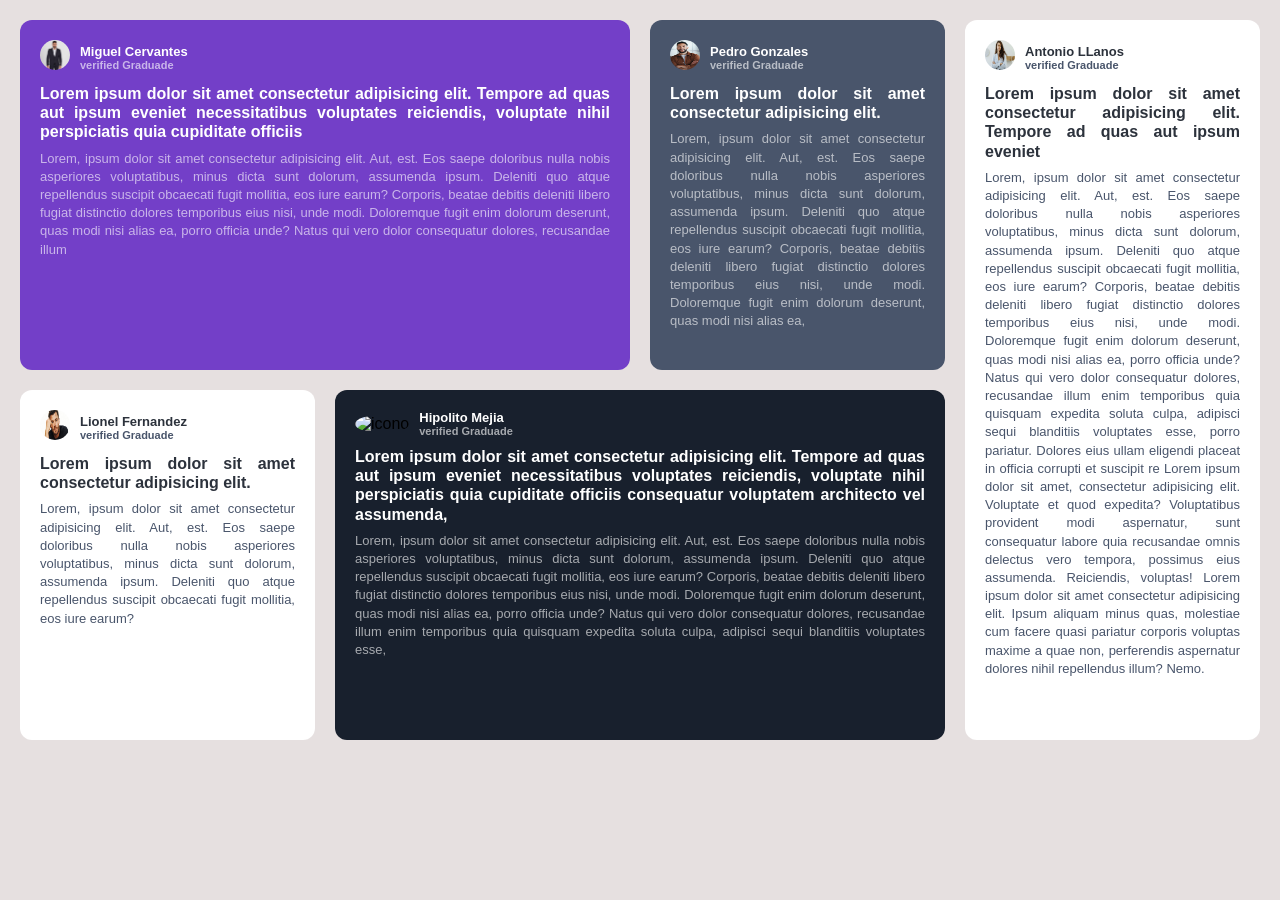
==== index.html @ c0ca3a89 "Add files via upload" ====
<!DOCTYPE html>
<html lang="en">

<head>
    <meta charset="UTF-8">
    <meta name="viewport" content="width=device-width, initial-scale=1.0">
    <title>Document</title>
    <link rel="stylesheet" href="css/stylos.css">
</head>

<body>
    <main>
        <section>
            <article class="art1">

                <div>

                    <figure><img src="img/hombre1.jpg" alt="icono" width="100px"></figure>
                    <span>
                        <h2>Miguel Cervantes</h2>
                        <h3>verified Graduade</h3>
                    </span>

                </div>
                <p class="p1">Lorem ipsum dolor sit amet consectetur adipisicing elit. Tempore ad quas aut ipsum eveniet
                    necessitatibus voluptates reiciendis, voluptate nihil perspiciatis quia cupiditate officiis
                  </p>

                <p class="p2"> Lorem, ipsum dolor sit amet consectetur adipisicing elit. Aut, est. Eos saepe doloribus
                    nulla nobis
                    asperiores voluptatibus, minus dicta sunt dolorum, assumenda ipsum. Deleniti quo atque repellendus
                    suscipit obcaecati fugit mollitia, eos iure earum? Corporis, beatae debitis deleniti libero fugiat
                    distinctio dolores temporibus eius nisi, unde modi. Doloremque fugit enim dolorum deserunt, quas
                    modi nisi alias ea, porro officia unde? Natus qui vero dolor consequatur dolores, recusandae illum
                </p>
            </article>




            <article class="art2">

                <div>

                    <figure><img src="img/hombre2.webp" alt="icono" width="100px"></figure>
                    <span>
                        <h2>Pedro Gonzales</h2>
                        <h3>verified Graduade</h3>
                    </span>

                </div>
                <p class="p1">Lorem ipsum dolor sit amet consectetur adipisicing elit. 

                </p>

                <p class="p2"> Lorem, ipsum dolor sit amet consectetur adipisicing elit. Aut, est. Eos saepe doloribus
                    nulla nobis
                    asperiores voluptatibus, minus dicta sunt dolorum, assumenda ipsum. Deleniti quo atque repellendus
                    suscipit obcaecati fugit mollitia, eos iure earum? Corporis, beatae debitis deleniti libero fugiat
                    distinctio dolores temporibus eius nisi, unde modi. Doloremque fugit enim dolorum deserunt, quas
                    modi nisi alias ea, </p>
            </article>


            <article class="art3">

                <div>

                    <figure><img src="img/mujer1.webp" alt="icono" width="100px"></figure>
                    <span>
                        <h2>Antonio LLanos</h2>
                        <h3>verified Graduade</h3>
                    </span>

                </div>
                <p class="p1">Lorem ipsum dolor sit amet consectetur adipisicing elit. Tempore ad quas aut ipsum eveniet
                    
                </p>

                <p class="p2"> Lorem, ipsum dolor sit amet consectetur adipisicing elit. Aut, est. Eos saepe doloribus
                    nulla nobis
                    asperiores voluptatibus, minus dicta sunt dolorum, assumenda ipsum. Deleniti quo atque repellendus
                    suscipit obcaecati fugit mollitia, eos iure earum? Corporis, beatae debitis deleniti libero fugiat
                    distinctio dolores temporibus eius nisi, unde modi. Doloremque fugit enim dolorum deserunt, quas
                    modi nisi alias ea, porro officia unde? Natus qui vero dolor consequatur dolores, recusandae illum
                    enim temporibus quia quisquam expedita soluta culpa, adipisci sequi blanditiis voluptates esse,
                    porro pariatur. Dolores eius ullam eligendi placeat in officia corrupti et suscipit re Lorem ipsum dolor sit amet, consectetur adipisicing elit. Voluptate et quod expedita? Voluptatibus provident modi aspernatur, sunt consequatur labore quia recusandae omnis delectus vero tempora, possimus eius assumenda. Reiciendis, voluptas!  Lorem ipsum dolor sit amet consectetur adipisicing elit. Ipsum aliquam minus quas, molestiae cum facere quasi pariatur corporis voluptas maxime a quae non, perferendis aspernatur dolores nihil repellendus illum? Nemo.</p>
            </article>


            <article class="art4">

                <div>

                    <figure><img src="img/hombre3.webp" alt="icono" width="100px"></figure>
                    <span>
                        <h2>Lionel Fernandez</h2>
                        <h3>verified Graduade</h3>
                    </span>

                </div>
                <p class="p1">Lorem ipsum dolor sit amet consectetur adipisicing elit. 
                  </p>

                <p class="p2"> Lorem, ipsum dolor sit amet consectetur adipisicing elit. Aut, est. Eos saepe doloribus
                    nulla nobis
                    asperiores voluptatibus, minus dicta sunt dolorum, assumenda ipsum. Deleniti quo atque repellendus
                    suscipit obcaecati fugit mollitia, eos iure earum? </p>
            </article>

            <article class="art5">

                <div>

                    <figure><img src="img/mujer2.jpg" alt="icono" width="100px"></figure>
                    <span>
                        <h2>Hipolito Mejia</h2>
                        <h3>verified Graduade</h3>
                    </span>

                </div>
                <p class="p1">Lorem ipsum dolor sit amet consectetur adipisicing elit. Tempore ad quas aut ipsum eveniet
                    necessitatibus voluptates reiciendis, voluptate nihil perspiciatis quia cupiditate officiis
                    consequatur voluptatem architecto vel assumenda,</p>

                <p class="p2"> Lorem, ipsum dolor sit amet consectetur adipisicing elit. Aut, est. Eos saepe doloribus
                    nulla nobis
                    asperiores voluptatibus, minus dicta sunt dolorum, assumenda ipsum. Deleniti quo atque repellendus
                    suscipit obcaecati fugit mollitia, eos iure earum? Corporis, beatae debitis deleniti libero fugiat
                    distinctio dolores temporibus eius nisi, unde modi. Doloremque fugit enim dolorum deserunt, quas
                    modi nisi alias ea, porro officia unde? Natus qui vero dolor consequatur dolores, recusandae illum
                    enim temporibus quia quisquam expedita soluta culpa, adipisci sequi blanditiis voluptates esse,</p>
            </article>


        </section>

    </main>

</body>

</html>
---- css/stylos.css ----
* {
    margin: 0;
    padding: 0;
    box-sizing: border-box;
}

body {
    font-family: Arial, Helvetica, sans-serif;
    background-color: #e6e0e0;
    padding: 20px;
}


section {
    display: grid;
    grid-template-columns: repeat(4, 1fr);
    grid-template-rows: repeat(2, 1fr);
    gap: 20px;
    height: 80vh;
}


article {
    background-color: rgb(132, 84, 132);
    border-radius: 12px;
    padding: 20px;
    display: flex;
    flex-direction: column;

}


.art1 {
    background-color: #733fc8;
    grid-column: 1 / 3;
}

.art2 {
    grid-column: 3 / 4;
    background-color: #49556b;
}

.art3 {

    grid-column: 4 / 5;
    grid-row: 1 / 3;
    background-color: white;

}







.art4 {
    grid-column: 1 / 2;
    background-color: white;
}

.art5 {
    grid-column: 2 / 4;
    background-color: #18202d;
}


article>div {
    display: flex;
    align-items: center;
    margin-bottom: 10px;
}


img {
    width: 30px;
    height: 30px;
    border-radius: 50%;
    margin-right: 10px;
}


h2 {
    font-size: 13px;
    text-align: justify;
    color: white;

}

h3 {
    font-size: 11px;
    text-align: justify;
    color: #ffffff9d;
}


.p1 {
    font-size: 16px;
    font-weight: bold;
    text-align: justify;
    color: white;


    margin-bottom: 8px;
    line-height: 1.2;
}


.p2 {
    font-size: 13px;
    text-align: justify;
    color: #ffffff9d;

    line-height: 1.4;


}





.art3 div span>h2 {
    color: #2c323c;

}


.art3 div span>h3 {
    color: #49556b;

}

.art3 .p2 {
    color: #49556b;


}

.art3 .p1 {
    color: #2c323c;
}















.art4 div span>h2 {
    color: #2c323c;

}


.art4 div span>h3 {
    color: #49556b;

}

.art4 .p2 {
    color: #49556b;


}

.art4 .p1 {
    color: #2c323c;


}




@media screen and (max-width: 678px){
   
section {
    display: grid;
    grid-template-columns: repeat(2, 1fr);
    grid-template-rows: repeat(5, 1fr);
    gap: 20px;
    height: 100vh;

}

.art1 {

    grid-column: 1 / 5;
    grid-row: 1;
}

.art2 {
    grid-column: 1 /5;
    grid-row: 2;
}

.art3 {

    grid-column: 1 / 5;
    grid-row: 3;
 

}







.art4 {
    grid-column: 1 / 5;
    grid-row: 4;

}

.art5 {
    grid-column: 1 / 5;
    grid-row: 5;

}
}
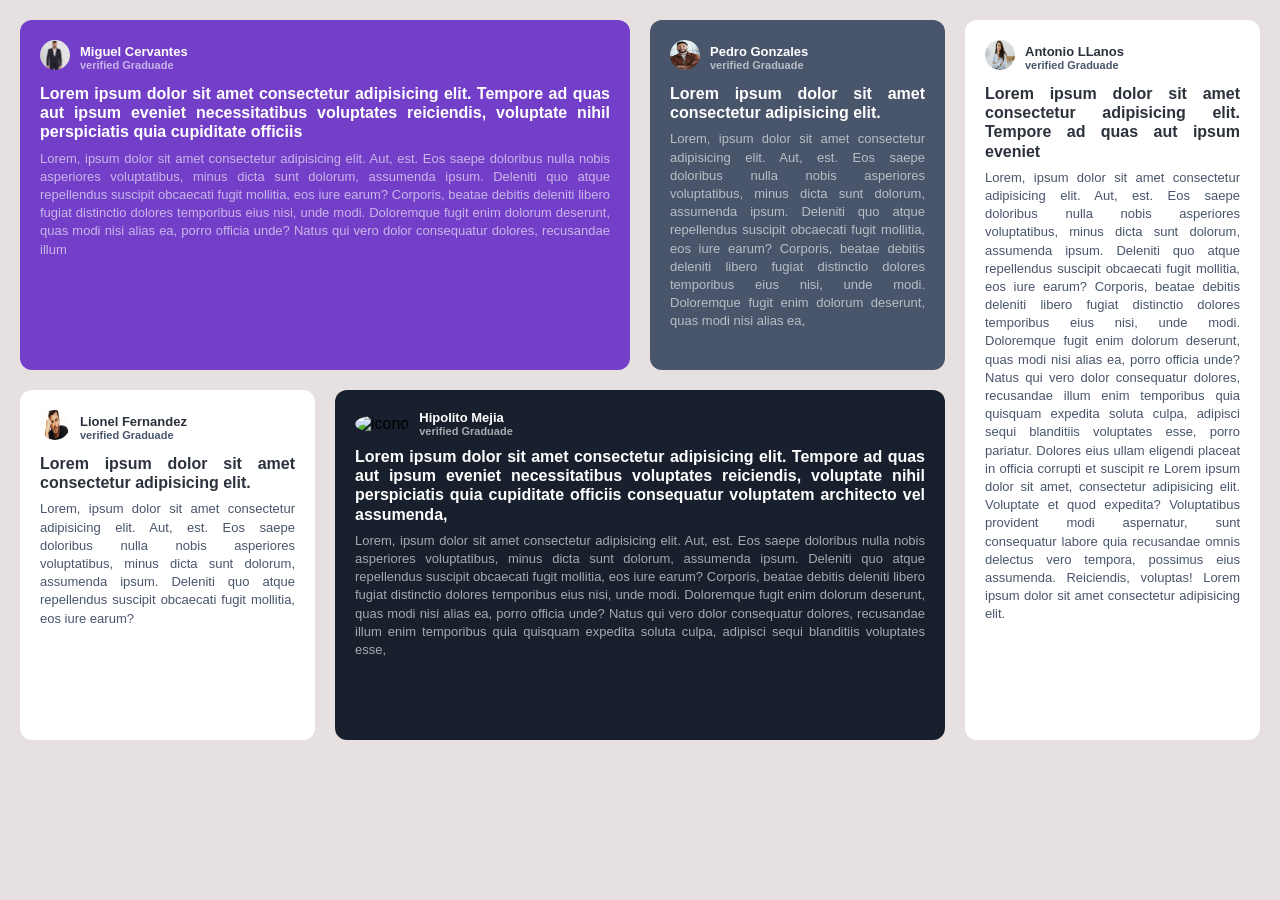
==== commit 012529a8: "Fix HTML encoding issues in index.html" ====
--- a/index.html
+++ b/index.html
@@ -84,7 +84,7 @@
                     distinctio dolores temporibus eius nisi, unde modi. Doloremque fugit enim dolorum deserunt, quas
                     modi nisi alias ea, porro officia unde? Natus qui vero dolor consequatur dolores, recusandae illum
                     enim temporibus quia quisquam expedita soluta culpa, adipisci sequi blanditiis voluptates esse,
-                    porro pariatur. Dolores eius ullam eligendi placeat in officia corrupti et suscipit re Lorem ipsum dolor sit amet, consectetur adipisicing elit. Voluptate et quod expedita? Voluptatibus provident modi aspernatur, sunt consequatur labore quia recusandae omnis delectus vero tempora, possimus eius assumenda. Reiciendis, voluptas!  Lorem ipsum dolor sit amet consectetur adipisicing elit. Ipsum aliquam minus quas, molestiae cum facere quasi pariatur corporis voluptas maxime a quae non, perferendis aspernatur dolores nihil repellendus illum? Nemo.</p>
+                    porro pariatur. Dolores eius ullam eligendi placeat in officia corrupti et suscipit re Lorem ipsum dolor sit amet, consectetur adipisicing elit. Voluptate et quod expedita? Voluptatibus provident modi aspernatur, sunt consequatur labore quia recusandae omnis delectus vero tempora, possimus eius assumenda. Reiciendis, voluptas!  Lorem ipsum dolor sit amet consectetur adipisicing elit. </p>
             </article>
 
 
--- a/css/stylos.css
+++ b/css/stylos.css
@@ -179,57 +179,140 @@
 }
 
 
-
-
-@media screen and (max-width: 678px){
-   
-section {
-    display: grid;
-    grid-template-columns: repeat(2, 1fr);
-    grid-template-rows: repeat(5, 1fr);
-    gap: 20px;
-    height: 100vh;
-
-}
-
-.art1 {
-
-    grid-column: 1 / 5;
-    grid-row: 1;
-}
-
-.art2 {
-    grid-column: 1 /5;
-    grid-row: 2;
-}
-
-.art3 {
-
-    grid-column: 1 / 5;
-    grid-row: 3;
- 
-
-}
-
-
-
-
-
-
-
-.art4 {
-    grid-column: 1 / 5;
-    grid-row: 4;
-
-}
-
-.art5 {
-    grid-column: 1 / 5;
-    grid-row: 5;
-
-}
-}
-
-
-
-
+@media screen and (max-width: 1024px) {
+
+
+    section {
+        display: grid;
+        grid-template-columns: repeat(4, 1fr);
+        grid-template-rows: repeat(5, 1fr);
+        gap: 25px;
+
+
+
+
+
+
+
+
+
+
+    }
+
+    .art1 {
+        grid-column: 1 / 5;
+        grid-template-rows: 1;
+    }
+
+    .art2 {
+        grid-column: 1 /3;
+        grid-row: 2;
+    }
+
+    .art3 {
+
+        grid-column: 3 / 5;
+        grid-row: 2;
+
+
+    }
+
+
+
+    .art4 {
+        grid-column: 1 / 3;
+        grid-row: 3;
+
+
+    }
+
+    .art5 {
+        grid-column: 3 / 5;
+        grid-row: 3;
+
+
+
+    }
+
+
+
+
+}
+
+
+
+
+
+
+
+
+
+
+
+
+
+
+
+
+
+
+
+
+
+
+
+
+
+
+
+
+
+
+@media screen and (max-width: 678px) {
+
+    section {
+        display: grid;
+        grid-template-columns: repeat(2, 1fr);
+        grid-template-rows: repeat(5, 1fr);
+        gap: 20px;
+        height: 100vh;
+
+    }
+
+    .art1 {
+
+        grid-column: 1 / 5;
+        grid-row: 1;
+    }
+
+    .art2 {
+        grid-column: 1 /5;
+        grid-row: 2;
+    }
+
+    .art3 {
+
+        grid-column: 1 / 5;
+        grid-row: 3;
+
+
+    }
+
+
+
+
+
+
+
+    .art4 {
+        grid-column: 1 / 5;
+        grid-row: 4;
+
+    }
+
+    .art5 {
+        grid-column: 1 / 5;
+        grid-row: 5;
+
+    }
+}
